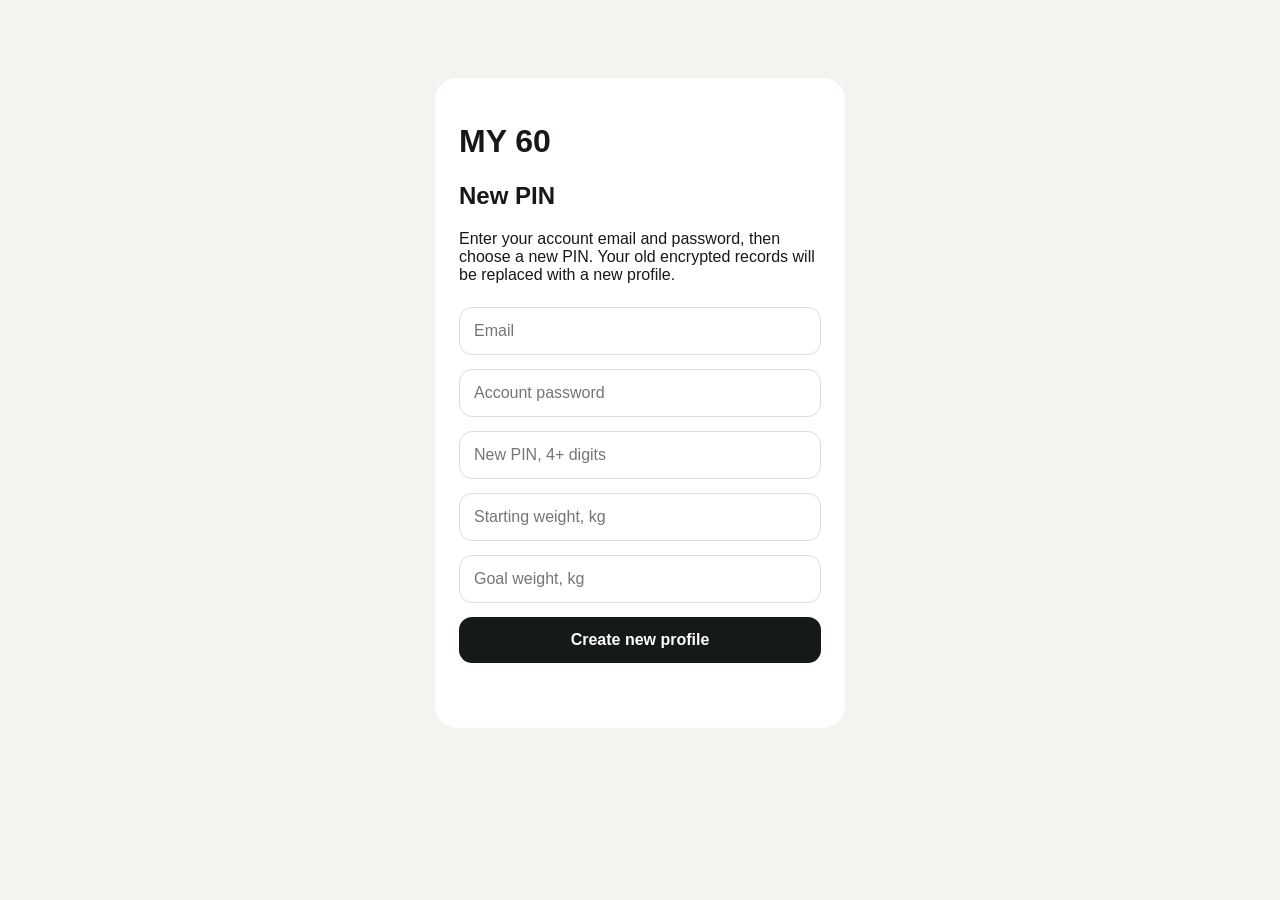
==== reset-pin.html @ ed7c5807 "Add reset PIN HTML page with form and script" ====
<!doctype html><meta name="viewport" content="width=device-width,initial-scale=1"><title>MY 60 · New PIN</title><style>body{margin:0;padding:24px;background:#f4f3ef;font:16px -apple-system,sans-serif;color:#151917}.card{max-width:410px;margin:6vh auto;background:#fff;border-radius:22px;padding:24px;box-sizing:border-box}input,button{box-sizing:border-box;width:100%;padding:14px;margin:7px 0;border:1px solid #d9ddd7;border-radius:13px;font:inherit}button{background:#151917;color:#fff;border:0;font-weight:700}.status{display:block;min-height:22px;margin-top:12px}</style><main class="card"><h1>MY 60</h1><h2>New PIN</h2><p>Enter your account email and password, then choose a new PIN. Your old encrypted records will be replaced with a new profile.</p><input id="email" type="email" placeholder="Email"><input id="password" type="password" placeholder="Account password"><input id="pin" type="password" inputmode="numeric" placeholder="New PIN, 4+ digits"><input id="start" type="number" placeholder="Starting weight, kg"><input id="goal" type="number" placeholder="Goal weight, kg"><button id="go">Create new profile</button><small id="status" class="status"></small></main><script>const $=x=>document.getElementById(x),t=new TextEncoder(),b=x=>btoa(String.fromCharCode(...new Uint8Array(x)));$('go').onclick=async()=>{let e=$('email').value.trim(),p=$('password').value,n=$('pin').value.trim(),s=+$('start').value,g=+$('goal').value,z=$('status');if(!e||!p||n.length<4||!s||!g||g>=s){z.textContent='Check your details.';return}try{z.textContent='Saving…';let r=await fetch('/api/login',{method:'POST',headers:{'Content-Type':'application/json'},body:JSON.stringify({email:e,password:p})}),j=await r.json();if(!r.ok)throw Error(j.error||'Login failed');let a=crypto.getRandomValues(new Uint8Array(16)),i=crypto.getRandomValues(new Uint8Array(12)),k=await crypto.subtle.importKey('raw',t.encode(n),'PBKDF2',false,['deriveKey']),q=await crypto.subtle.deriveKey({name:'PBKDF2',salt:a,iterations:210000,hash:'SHA-256'},k,{name:'AES-GCM',length:256},false,['encrypt']),v={profile:{name:'My goal',start:s,goal:g,calories:1500,steps:7000},weights:{},food:{},water:{},steps:{},well:{},measures:{},photos:[],workouts:{},shop:[],notes:[]},d=await crypto.subtle.encrypt({name:'AES-GCM',iv:i},q,t.encode(JSON.stringify(v))),x=JSON.stringify({v:1,salt:b(a),iv:b(i),data:b(d)});r=await fetch('/api/state',{method:'PUT',headers:{'Content-Type':'application/json','Authorization':'Bearer '+j.token},body:JSON.stringify({payload:x})});if(!r.ok)throw Error('Could not save');localStorage.setItem('my60-cloud-token',j.token);localStorage.setItem('my60-secure',x);location.replace('/')}catch(err){z.textContent=err.message||'Try again.'}};</script>
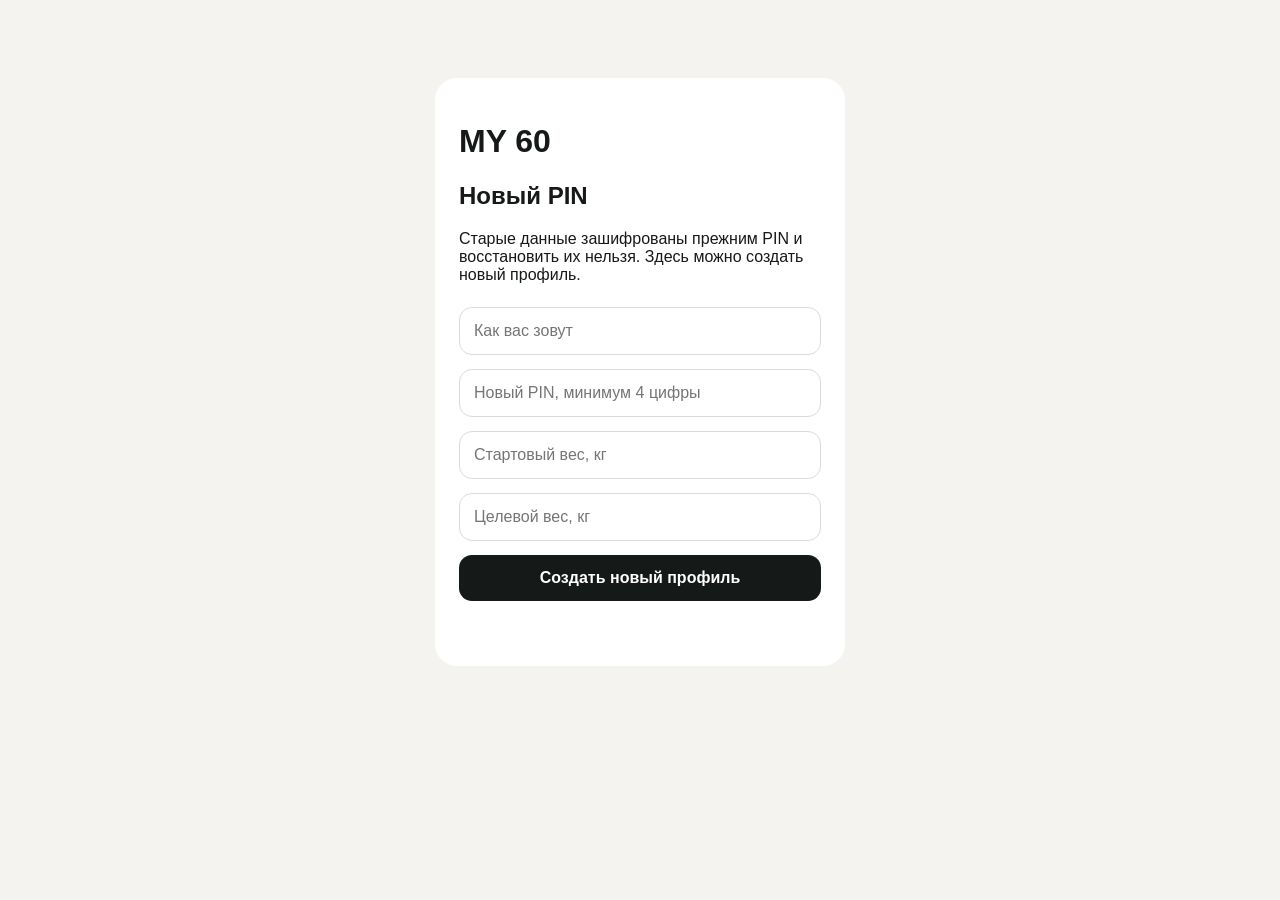
==== commit 13e759a9: "Update reset PIN page with new content and language" ====
--- a/reset-pin.html
+++ b/reset-pin.html
@@ -1 +1 @@
-<!doctype html><meta name="viewport" content="width=device-width,initial-scale=1"><title>MY 60 · New PIN</title><style>body{margin:0;padding:24px;background:#f4f3ef;font:16px -apple-system,sans-serif;color:#151917}.card{max-width:410px;margin:6vh auto;background:#fff;border-radius:22px;padding:24px;box-sizing:border-box}input,button{box-sizing:border-box;width:100%;padding:14px;margin:7px 0;border:1px solid #d9ddd7;border-radius:13px;font:inherit}button{background:#151917;color:#fff;border:0;font-weight:700}.status{display:block;min-height:22px;margin-top:12px}</style><main class="card"><h1>MY 60</h1><h2>New PIN</h2><p>Enter your account email and password, then choose a new PIN. Your old encrypted records will be replaced with a new profile.</p><input id="email" type="email" placeholder="Email"><input id="password" type="password" placeholder="Account password"><input id="pin" type="password" inputmode="numeric" placeholder="New PIN, 4+ digits"><input id="start" type="number" placeholder="Starting weight, kg"><input id="goal" type="number" placeholder="Goal weight, kg"><button id="go">Create new profile</button><small id="status" class="status"></small></main><script>const $=x=>document.getElementById(x),t=new TextEncoder(),b=x=>btoa(String.fromCharCode(...new Uint8Array(x)));$('go').onclick=async()=>{let e=$('email').value.trim(),p=$('password').value,n=$('pin').value.trim(),s=+$('start').value,g=+$('goal').value,z=$('status');if(!e||!p||n.length<4||!s||!g||g>=s){z.textContent='Check your details.';return}try{z.textContent='Saving…';let r=await fetch('/api/login',{method:'POST',headers:{'Content-Type':'application/json'},body:JSON.stringify({email:e,password:p})}),j=await r.json();if(!r.ok)throw Error(j.error||'Login failed');let a=crypto.getRandomValues(new Uint8Array(16)),i=crypto.getRandomValues(new Uint8Array(12)),k=await crypto.subtle.importKey('raw',t.encode(n),'PBKDF2',false,['deriveKey']),q=await crypto.subtle.deriveKey({name:'PBKDF2',salt:a,iterations:210000,hash:'SHA-256'},k,{name:'AES-GCM',length:256},false,['encrypt']),v={profile:{name:'My goal',start:s,goal:g,calories:1500,steps:7000},weights:{},food:{},water:{},steps:{},well:{},measures:{},photos:[],workouts:{},shop:[],notes:[]},d=await crypto.subtle.encrypt({name:'AES-GCM',iv:i},q,t.encode(JSON.stringify(v))),x=JSON.stringify({v:1,salt:b(a),iv:b(i),data:b(d)});r=await fetch('/api/state',{method:'PUT',headers:{'Content-Type':'application/json','Authorization':'Bearer '+j.token},body:JSON.stringify({payload:x})});if(!r.ok)throw Error('Could not save');localStorage.setItem('my60-cloud-token',j.token);localStorage.setItem('my60-secure',x);location.replace('/')}catch(err){z.textContent=err.message||'Try again.'}};</script>
+<!doctype html><meta name="viewport" content="width=device-width,initial-scale=1"><title>MY 60 · Сброс PIN</title><style>body{margin:0;padding:24px;background:#f4f3ef;font:16px -apple-system,sans-serif;color:#151917}.card{max-width:410px;margin:6vh auto;background:#fff;border-radius:22px;padding:24px;box-sizing:border-box}input,button{box-sizing:border-box;width:100%;padding:14px;margin:7px 0;border:1px solid #d9ddd7;border-radius:13px;font:inherit}button{background:#151917;color:#fff;border:0;font-weight:700}.status{display:block;min-height:22px;margin-top:12px}</style><main class="card"><h1>MY 60</h1><h2>Новый PIN</h2><p>Старые данные зашифрованы прежним PIN и восстановить их нельзя. Здесь можно создать новый профиль.</p><input id="name" placeholder="Как вас зовут"><input id="pin" type="password" inputmode="numeric" placeholder="Новый PIN, минимум 4 цифры"><input id="start" type="number" placeholder="Стартовый вес, кг"><input id="goal" type="number" placeholder="Целевой вес, кг"><button id="go">Создать новый профиль</button><small id="status" class="status"></small></main><script>const $=x=>document.getElementById(x),t=new TextEncoder(),b=x=>btoa(String.fromCharCode(...new Uint8Array(x)));$("go").onclick=async()=>{let n=$("name").value.trim()||"Моя цель",p=$("pin").value.trim(),s=+$("start").value,g=+$("goal").value,z=$("status");if(p.length<4||!s||!g||g>=s){z.textContent="Проверьте PIN и вес.";return}try{z.textContent="Создаю профиль…";let a=crypto.getRandomValues(new Uint8Array(16)),i=crypto.getRandomValues(new Uint8Array(12)),k=await crypto.subtle.importKey("raw",t.encode(p),"PBKDF2",false,["deriveKey"]),q=await crypto.subtle.deriveKey({name:"PBKDF2",salt:a,iterations:210000,hash:"SHA-256"},k,{name:"AES-GCM",length:256},false,["encrypt"]),v={profile:{name:n,start:s,goal:g,calories:1500,steps:7000},weights:{},food:{},water:{},steps:{},well:{},measures:{},photos:[],workouts:{},shop:[],notes:[]},d=await crypto.subtle.encrypt({name:"AES-GCM",iv:i},q,t.encode(JSON.stringify(v))),x=JSON.stringify({v:1,salt:b(a),iv:b(i),data:b(d)});localStorage.removeItem("my60-cloud-token");localStorage.setItem("my60-secure",x);location.replace("./")}catch(e){z.textContent="Не удалось создать профиль. Попробуйте ещё раз."}};</script>
